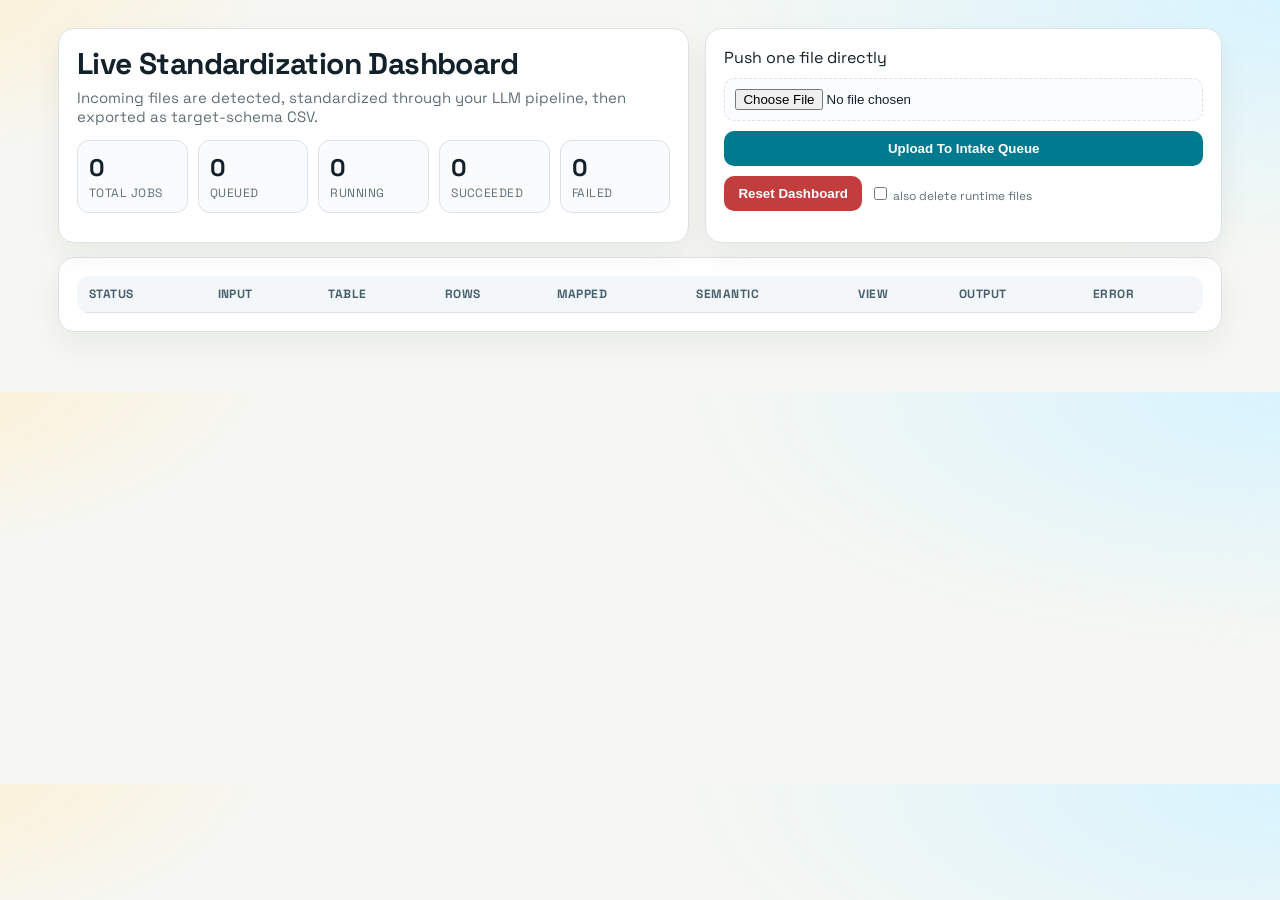
==== dashboard/static/index.html @ 2aee97dc "Add IID-SID dictionary mapping for AC standardization" ====
<!doctype html>
<html lang="en">
<head>
  <meta charset="utf-8" />
  <meta name="viewport" content="width=device-width, initial-scale=1" />
  <title>Healthcare Standardization Dashboard</title>
  <link rel="preconnect" href="https://fonts.googleapis.com">
  <link rel="preconnect" href="https://fonts.gstatic.com" crossorigin>
  <link href="https://fonts.googleapis.com/css2?family=Space+Grotesk:wght@400;500;700&display=swap" rel="stylesheet">
  <style>
    :root {
      --bg: #f6f7f2;
      --surface: #ffffff;
      --ink: #12212a;
      --ink-soft: #5f6f78;
      --ok: #0f8a5f;
      --err: #c23d3d;
      --run: #ac7a00;
      --line: #dbe2e8;
      --accent: #007a8f;
      --accent-soft: #d5f5ff;
    }
    * { box-sizing: border-box; }
    body {
      margin: 0;
      font-family: "Space Grotesk", "Avenir Next", "Segoe UI", sans-serif;
      color: var(--ink);
      background:
        radial-gradient(1200px 520px at 100% 0%, #d8f4ff 0%, transparent 50%),
        radial-gradient(900px 450px at -10% -10%, #ffeecb 0%, transparent 44%),
        var(--bg);
    }
    .wrap { max-width: 1200px; margin: 28px auto 60px; padding: 0 18px; }
    .hero {
      display: grid;
      grid-template-columns: 1.1fr .9fr;
      gap: 16px;
      margin-bottom: 14px;
    }
    .panel {
      background: var(--surface);
      border: 1px solid var(--line);
      border-radius: 16px;
      padding: 18px;
      box-shadow: 0 12px 30px rgba(18, 33, 42, 0.06);
    }
    .title { margin: 0; font-size: 30px; line-height: 1.1; letter-spacing: -0.02em; }
    .subtitle { margin: 8px 0 0; color: var(--ink-soft); font-size: 15px; }
    .kpis { display: grid; grid-template-columns: repeat(5, 1fr); gap: 10px; margin-top: 14px; }
    .kpi { background: #f9fbfd; border: 1px solid var(--line); border-radius: 12px; padding: 11px; }
    .kpi .v { font-size: 24px; font-weight: 700; margin: 0; }
    .kpi .l { font-size: 12px; color: var(--ink-soft); margin: 2px 0 0; text-transform: uppercase; letter-spacing: .04em; }
    form { display: grid; gap: 10px; }
    input[type="file"] { width: 100%; border: 1px dashed var(--line); border-radius: 10px; padding: 10px; background: #fafcfe; }
    button {
      border: 0;
      border-radius: 10px;
      padding: 10px 14px;
      font-weight: 700;
      cursor: pointer;
      background: var(--accent);
      color: #fff;
    }
    button.reset {
      background: #c23d3d;
    }
    button.mini {
      padding: 6px 9px;
      border-radius: 8px;
      font-size: 12px;
      background: #1f6e83;
    }
    .meta { color: var(--ink-soft); font-size: 13px; margin-top: 10px; }
    table { width: 100%; border-collapse: collapse; background: var(--surface); border-radius: 12px; overflow: hidden; }
    th, td { padding: 10px 12px; border-bottom: 1px solid var(--line); text-align: left; font-size: 14px; vertical-align: top; }
    th { background: #f3f7fa; font-size: 12px; text-transform: uppercase; letter-spacing: .04em; color: #48606d; }
    .chip { display: inline-block; border-radius: 999px; padding: 3px 8px; font-size: 12px; font-weight: 700; }
    .chip.ok { background: #dff6ee; color: var(--ok); }
    .chip.error { background: #fde3e3; color: var(--err); }
    .chip.running { background: #fff2cf; color: var(--run); }
    .chip.queued { background: #e9eef3; color: #466178; }
    .small { color: var(--ink-soft); font-size: 12px; }
    a.dl { color: var(--accent); text-decoration: none; font-weight: 700; }
    .modal {
      position: fixed;
      inset: 0;
      background: rgba(16, 27, 34, 0.55);
      display: none;
      align-items: center;
      justify-content: center;
      padding: 18px;
      z-index: 40;
    }
    .modal.open { display: flex; }
    .modal-card {
      width: min(1200px, 96vw);
      max-height: 92vh;
      overflow: auto;
      background: #fff;
      border-radius: 14px;
      border: 1px solid var(--line);
      box-shadow: 0 18px 40px rgba(0,0,0,0.18);
      padding: 14px;
    }
    .modal-head { display: flex; justify-content: space-between; align-items: center; gap: 8px; }
    .grid2 { display: grid; grid-template-columns: 1fr 1fr; gap: 12px; }
    .subpanel { border: 1px solid var(--line); border-radius: 12px; padding: 10px; overflow: auto; }
    .subpanel h3 { margin: 0 0 8px; font-size: 15px; }
    .subtable { width: 100%; border-collapse: collapse; }
    .subtable th, .subtable td { border: 1px solid var(--line); padding: 6px; font-size: 12px; vertical-align: top; }
    .muted { color: #5f6f78; font-size: 12px; }
    @media (max-width: 980px) {
      .hero { grid-template-columns: 1fr; }
      .kpis { grid-template-columns: repeat(2, 1fr); }
      th:nth-child(3), td:nth-child(3),
      th:nth-child(9), td:nth-child(9) { display: none; }
      .grid2 { grid-template-columns: 1fr; }
    }
  </style>
</head>
<body>
  <div class="wrap">
    <div class="hero">
      <section class="panel">
        <h1 class="title">Live Standardization Dashboard</h1>
        <p class="subtitle">Incoming files are detected, standardized through your LLM pipeline, then exported as target-schema CSV.</p>
        <div class="kpis">
          <div class="kpi"><p class="v" id="k-total">0</p><p class="l">Total Jobs</p></div>
          <div class="kpi"><p class="v" id="k-queued">0</p><p class="l">Queued</p></div>
          <div class="kpi"><p class="v" id="k-running">0</p><p class="l">Running</p></div>
          <div class="kpi"><p class="v" id="k-ok">0</p><p class="l">Succeeded</p></div>
          <div class="kpi"><p class="v" id="k-err">0</p><p class="l">Failed</p></div>
        </div>
      </section>
      <section class="panel">
        <form id="upload-form">
          <label for="file">Push one file directly</label>
          <input id="file" name="file" type="file" required />
          <button type="submit">Upload To Intake Queue</button>
        </form>
        <div style="margin-top:10px;display:flex;gap:8px;align-items:center;">
          <button id="reset-btn" class="reset" type="button">Reset Dashboard</button>
          <label style="font-size:12px;color:#5f6f78;">
            <input id="purge-files" type="checkbox" />
            also delete runtime files
          </label>
        </div>
        <p id="upload-status" class="meta"></p>
        <div class="meta" id="cfg"></div>
      </section>
    </div>
    <section class="panel">
      <table>
        <thead>
          <tr>
            <th>Status</th>
            <th>Input</th>
            <th>Table</th>
            <th>Rows</th>
            <th>Mapped</th>
            <th>Semantic</th>
            <th>View</th>
            <th>Output</th>
            <th>Error</th>
          </tr>
        </thead>
        <tbody id="jobs"></tbody>
      </table>
    </section>
  </div>

  <div id="compare-modal" class="modal" aria-hidden="true">
    <div class="modal-card">
      <div class="modal-head">
        <div>
          <strong>Before / After Preview</strong>
          <div id="cmp-meta" class="muted"></div>
        </div>
        <button id="close-modal" type="button" class="reset">Close</button>
      </div>
      <div class="grid2" style="margin-top:10px;">
        <section class="subpanel">
          <h3>Before (Source)</h3>
          <div id="cmp-before-meta" class="muted"></div>
          <div id="cmp-before"></div>
        </section>
        <section class="subpanel">
          <h3>After (Standardized)</h3>
          <div id="cmp-after-meta" class="muted"></div>
          <div id="cmp-after"></div>
        </section>
      </div>
    </div>
  </div>

  <script>
    const jobsEl = document.getElementById("jobs");
    const cfgEl = document.getElementById("cfg");
    const uploadStatus = document.getElementById("upload-status");

    const kTotal = document.getElementById("k-total");
    const kQueued = document.getElementById("k-queued");
    const kRun = document.getElementById("k-running");
    const kOk = document.getElementById("k-ok");
    const kErr = document.getElementById("k-err");
    const compareModal = document.getElementById("compare-modal");
    const cmpMeta = document.getElementById("cmp-meta");
    const cmpBefore = document.getElementById("cmp-before");
    const cmpAfter = document.getElementById("cmp-after");
    const cmpBeforeMeta = document.getElementById("cmp-before-meta");
    const cmpAfterMeta = document.getElementById("cmp-after-meta");

    function esc(s) {
      return String(s ?? "").replaceAll("&", "&amp;").replaceAll("<", "&lt;").replaceAll(">", "&gt;");
    }

    function chip(status) {
      const c = status === "ok" ? "ok" : status === "error" ? "error" : status === "queued" ? "queued" : "running";
      return `<span class="chip ${c}">${esc(status)}</span>`;
    }

    function renderPreview(pre) {
      if (!pre) return "<div class='muted'>No preview available</div>";
      const head = (pre.headers || []).map(h => `<th>${esc(h)}</th>`).join("");
      const rows = (pre.rows || []).map(r => `<tr>${r.map(v => `<td>${esc(v)}</td>`).join("")}</tr>`).join("");
      return `<table class="subtable"><thead><tr>${head}</tr></thead><tbody>${rows}</tbody></table>`;
    }

    async function openCompare(jobId) {
      cmpMeta.textContent = "Loading...";
      cmpBefore.innerHTML = "";
      cmpAfter.innerHTML = "";
      cmpBeforeMeta.textContent = "";
      cmpAfterMeta.textContent = "";
      compareModal.classList.add("open");
      compareModal.setAttribute("aria-hidden", "false");
      const res = await fetch(`/api/compare/${jobId}?rows=12&cols=12`);
      const data = await res.json();
      if (!res.ok) {
        const msg = res.status === 404
          ? "Compare endpoint/job not found. Backend may be outdated; restart dashboard from latest branch."
          : (data.detail || "unknown error");
        cmpMeta.textContent = `Failed: ${msg}`;
        return;
      }
      cmpMeta.innerHTML =
        `job <b>${esc(data.job_id)}</b> | status <b>${esc(data.status)}</b> | table <b>${esc(data.table || "-")}</b> | ` +
        `<a class="dl" href="${esc(data.download_input_url)}">download input</a> ` +
        (data.download_output_url ? `| <a class="dl" href="${esc(data.download_output_url)}">download output</a>` : "");
      cmpBeforeMeta.textContent = data.before_error
        ? `Before error: ${data.before_error}`
        : `rows ${data.before.total_rows}, cols ${data.before.total_cols}${data.before.truncated_rows || data.before.truncated_cols ? " (preview truncated)" : ""}`;
      cmpAfterMeta.textContent = data.after_error
        ? `After error: ${data.after_error}`
        : `rows ${data.after.total_rows}, cols ${data.after.total_cols}${data.after.truncated_rows || data.after.truncated_cols ? " (preview truncated)" : ""}`;
      cmpBefore.innerHTML = renderPreview(data.before);
      cmpAfter.innerHTML = renderPreview(data.after);
    }

    async function refresh() {
      const [sumRes, jobsRes] = await Promise.all([
        fetch("/api/summary"),
        fetch("/api/jobs?limit=300")
      ]);
      const summary = await sumRes.json();
      const data = await jobsRes.json();
      kTotal.textContent = summary.total_jobs;
      kQueued.textContent = summary.queued_jobs;
      kRun.textContent = summary.running_jobs;
      kOk.textContent = summary.ok_jobs;
      kErr.textContent = summary.error_jobs;
      cfgEl.innerHTML =
        `Input: <b>${esc(summary.input_dir)}</b><br>` +
        `Output: <b>${esc(summary.output_dir)}</b><br>` +
        `Model: <b>${esc(summary.model)}</b> | LLM: <b>${summary.llm_enabled ? "on" : "off"}</b> | Workers: <b>${summary.worker_concurrency}</b> | Queue depth: <b>${summary.queue_size}</b> | Scan every <b>${summary.scan_seconds}s</b><br>` +
        `IID dictionary: <b>${esc(summary.iid_dictionary || "not loaded")}</b>`;

      jobsEl.innerHTML = (data.jobs || []).map(j => {
        const rows = (j.rows_in ?? "-") + "/" + (j.rows_out ?? "-");
        const sem = j.semantic_extraction_used ? `yes (${j.semantic_rows_enriched})` : "no";
        const view = `<button class="mini" type="button" onclick="openCompare('${j.id}')">visualize</button>`;
        const out = j.output_file ? `<a class="dl" href="/api/download/${j.id}">download</a>` : "-";
        return `<tr>
          <td>${chip(j.status)}</td>
          <td>${esc(j.input_file)}<div class="small">${esc(j.created_at)}</div></td>
          <td>${esc(j.table || "-")}</td>
          <td>${esc(rows)}</td>
          <td>${esc(j.mapped_columns ?? "-")}</td>
          <td>${esc(sem)}</td>
          <td>${view}</td>
          <td>${out}</td>
          <td class="small">${esc(j.error || "")}</td>
        </tr>`;
      }).join("");
    }

    document.getElementById("upload-form").addEventListener("submit", async (e) => {
      e.preventDefault();
      const file = document.getElementById("file").files[0];
      if (!file) return;
      uploadStatus.textContent = "Uploading...";
      const fd = new FormData();
      fd.append("file", file);
      const res = await fetch("/api/upload", { method: "POST", body: fd });
      const data = await res.json();
      uploadStatus.textContent = res.ok
        ? `Uploaded: ${data.saved_to} (queued: ${data.queued ? "yes" : "already seen"}) ${data.job_id ? "| job: " + data.job_id : ""}`
        : `Upload failed: ${data.detail || "unknown error"}`;
      document.getElementById("file").value = "";
      await refresh();
    });

    document.getElementById("reset-btn").addEventListener("click", async () => {
      const purge = document.getElementById("purge-files").checked;
      const ok = confirm(`Reset dashboard state${purge ? " and delete runtime files" : ""}?`);
      if (!ok) return;
      uploadStatus.textContent = "Resetting...";
      const res = await fetch(`/api/reset?purge_files=${purge ? "true" : "false"}`, { method: "POST" });
      const data = await res.json();
      uploadStatus.textContent = res.ok
        ? `Reset done: jobs=${data.cleared_jobs}, queue=${data.cleared_queue_items}, deleted_files=${data.deleted_files}`
        : `Reset failed: ${res.status === 404 ? "endpoint not found (restart backend on latest code)" : (data.detail || "unknown error")}`;
      await refresh();
    });

    document.getElementById("close-modal").addEventListener("click", () => {
      compareModal.classList.remove("open");
      compareModal.setAttribute("aria-hidden", "true");
    });
    compareModal.addEventListener("click", (e) => {
      if (e.target === compareModal) {
        compareModal.classList.remove("open");
        compareModal.setAttribute("aria-hidden", "true");
      }
    });
    window.openCompare = openCompare;

    refresh();
    setInterval(refresh, 1200);
  </script>
</body>
</html>
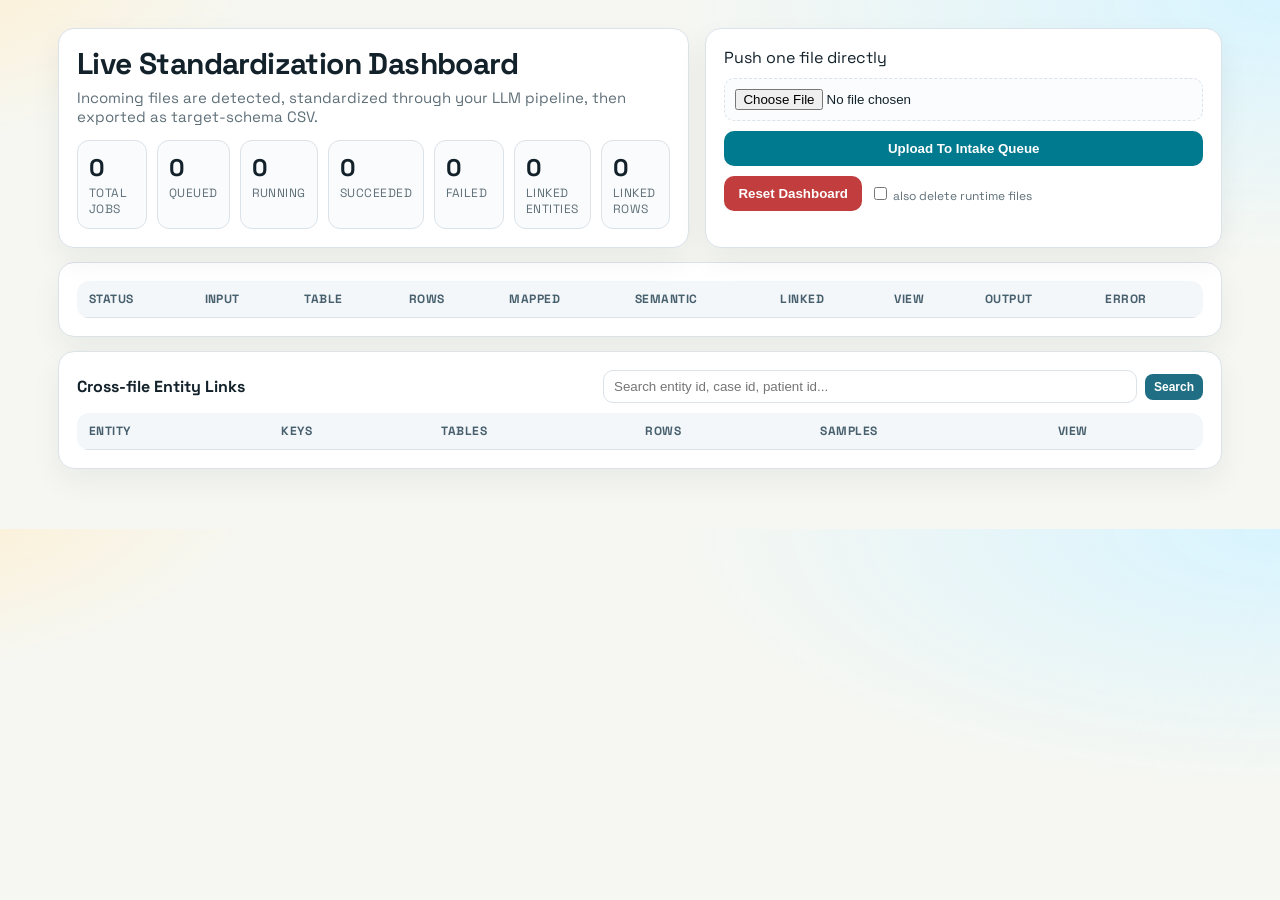
==== commit 633fff10: "Add AI-assisted cross-file EID linking with provenance outputs" ====
--- a/dashboard/static/index.html
+++ b/dashboard/static/index.html
@@ -46,12 +46,13 @@
     }
     .title { margin: 0; font-size: 30px; line-height: 1.1; letter-spacing: -0.02em; }
     .subtitle { margin: 8px 0 0; color: var(--ink-soft); font-size: 15px; }
-    .kpis { display: grid; grid-template-columns: repeat(5, 1fr); gap: 10px; margin-top: 14px; }
+    .kpis { display: grid; grid-template-columns: repeat(7, 1fr); gap: 10px; margin-top: 14px; }
     .kpi { background: #f9fbfd; border: 1px solid var(--line); border-radius: 12px; padding: 11px; }
     .kpi .v { font-size: 24px; font-weight: 700; margin: 0; }
     .kpi .l { font-size: 12px; color: var(--ink-soft); margin: 2px 0 0; text-transform: uppercase; letter-spacing: .04em; }
     form { display: grid; gap: 10px; }
     input[type="file"] { width: 100%; border: 1px dashed var(--line); border-radius: 10px; padding: 10px; background: #fafcfe; }
+    input[type="text"] { width: 100%; border: 1px solid var(--line); border-radius: 10px; padding: 8px 10px; background: #fff; }
     button {
       border: 0;
       border-radius: 10px;
@@ -130,6 +131,8 @@
           <div class="kpi"><p class="v" id="k-running">0</p><p class="l">Running</p></div>
           <div class="kpi"><p class="v" id="k-ok">0</p><p class="l">Succeeded</p></div>
           <div class="kpi"><p class="v" id="k-err">0</p><p class="l">Failed</p></div>
+          <div class="kpi"><p class="v" id="k-linked-entities">0</p><p class="l">Linked Entities</p></div>
+          <div class="kpi"><p class="v" id="k-linked-rows">0</p><p class="l">Linked Rows</p></div>
         </div>
       </section>
       <section class="panel">
@@ -159,12 +162,35 @@
             <th>Rows</th>
             <th>Mapped</th>
             <th>Semantic</th>
+            <th>Linked</th>
             <th>View</th>
             <th>Output</th>
             <th>Error</th>
           </tr>
         </thead>
         <tbody id="jobs"></tbody>
+      </table>
+    </section>
+    <section class="panel" style="margin-top:14px;">
+      <div style="display:flex;align-items:center;justify-content:space-between;gap:10px;flex-wrap:wrap;">
+        <strong>Cross-file Entity Links</strong>
+        <div style="display:flex;gap:8px;align-items:center;min-width:min(600px,100%);">
+          <input id="entity-query" type="text" placeholder="Search entity id, case id, patient id..." />
+          <button id="entity-search" type="button" class="mini">Search</button>
+        </div>
+      </div>
+      <table style="margin-top:10px;">
+        <thead>
+          <tr>
+            <th>Entity</th>
+            <th>Keys</th>
+            <th>Tables</th>
+            <th>Rows</th>
+            <th>Samples</th>
+            <th>View</th>
+          </tr>
+        </thead>
+        <tbody id="entities"></tbody>
       </table>
     </section>
   </div>
@@ -193,6 +219,32 @@
     </div>
   </div>
 
+  <div id="entity-modal" class="modal" aria-hidden="true">
+    <div class="modal-card">
+      <div class="modal-head">
+        <div>
+          <strong>Cross-file Entity Detail</strong>
+          <div id="entity-meta" class="muted"></div>
+        </div>
+        <button id="close-entity-modal" type="button" class="reset">Close</button>
+      </div>
+      <div class="grid2" style="margin-top:10px;">
+        <section class="subpanel">
+          <h3>Entity Keys</h3>
+          <div id="entity-keys"></div>
+        </section>
+        <section class="subpanel">
+          <h3>Table Distribution</h3>
+          <div id="entity-tables"></div>
+        </section>
+      </div>
+      <section class="subpanel" style="margin-top:10px;">
+        <h3>Linked Samples</h3>
+        <div id="entity-samples"></div>
+      </section>
+    </div>
+  </div>
+
   <script>
     const jobsEl = document.getElementById("jobs");
     const cfgEl = document.getElementById("cfg");
@@ -203,12 +255,21 @@
     const kRun = document.getElementById("k-running");
     const kOk = document.getElementById("k-ok");
     const kErr = document.getElementById("k-err");
+    const kLinkedEntities = document.getElementById("k-linked-entities");
+    const kLinkedRows = document.getElementById("k-linked-rows");
+    const entitiesEl = document.getElementById("entities");
+    const entityQuery = document.getElementById("entity-query");
     const compareModal = document.getElementById("compare-modal");
     const cmpMeta = document.getElementById("cmp-meta");
     const cmpBefore = document.getElementById("cmp-before");
     const cmpAfter = document.getElementById("cmp-after");
     const cmpBeforeMeta = document.getElementById("cmp-before-meta");
     const cmpAfterMeta = document.getElementById("cmp-after-meta");
+    const entityModal = document.getElementById("entity-modal");
+    const entityMeta = document.getElementById("entity-meta");
+    const entityKeysEl = document.getElementById("entity-keys");
+    const entityTablesEl = document.getElementById("entity-tables");
+    const entitySamplesEl = document.getElementById("entity-samples");
 
     function esc(s) {
       return String(s ?? "").replaceAll("&", "&amp;").replaceAll("<", "&lt;").replaceAll(">", "&gt;");
@@ -224,6 +285,86 @@
       const head = (pre.headers || []).map(h => `<th>${esc(h)}</th>`).join("");
       const rows = (pre.rows || []).map(r => `<tr>${r.map(v => `<td>${esc(v)}</td>`).join("")}</tr>`).join("");
       return `<table class="subtable"><thead><tr>${head}</tr></thead><tbody>${rows}</tbody></table>`;
+    }
+
+    function renderKeyMap(keysObj) {
+      const keys = Object.keys(keysObj || {});
+      if (!keys.length) return "<div class='muted'>No entity keys found.</div>";
+      const rows = keys.map(k => `<tr><td>${esc(k)}</td><td>${esc((keysObj[k] || []).join(", "))}</td></tr>`).join("");
+      return `<table class="subtable"><thead><tr><th>Key</th><th>Values</th></tr></thead><tbody>${rows}</tbody></table>`;
+    }
+
+    function renderTableCounts(tableCounts) {
+      const keys = Object.keys(tableCounts || {});
+      if (!keys.length) return "<div class='muted'>No table links yet.</div>";
+      const rows = keys
+        .sort((a, b) => Number(tableCounts[b] || 0) - Number(tableCounts[a] || 0))
+        .map(t => `<tr><td>${esc(t)}</td><td>${esc(tableCounts[t])}</td><td><a class="dl" href="/api/download-linked/${encodeURIComponent(t)}">linked csv</a></td></tr>`)
+        .join("");
+      return `<table class="subtable"><thead><tr><th>Table</th><th>Rows</th><th>Download</th></tr></thead><tbody>${rows}</tbody></table>`;
+    }
+
+    function renderEntitySamples(samples) {
+      if (!samples || !samples.length) return "<div class='muted'>No samples captured yet.</div>";
+      const rows = samples.map(s => {
+        const preview = Object.entries(s.preview || {}).map(([k, v]) => `${k}: ${v}`).join(" | ");
+        return `<tr>
+          <td>${esc(s.table || "-")}</td>
+          <td>${esc(s.row_index || "-")}</td>
+          <td>${esc(s.job_id || "-")}</td>
+          <td class="small">${esc(s.input_file || "-")}</td>
+          <td>${esc(s.match_method || "-")}</td>
+          <td>${esc(preview)}</td>
+        </tr>`;
+      }).join("");
+      return `<table class="subtable"><thead><tr><th>Table</th><th>Row</th><th>Job</th><th>Source</th><th>Match</th><th>Preview</th></tr></thead><tbody>${rows}</tbody></table>`;
+    }
+
+    async function openEntity(entityId) {
+      entityMeta.textContent = "Loading...";
+      entityKeysEl.innerHTML = "";
+      entityTablesEl.innerHTML = "";
+      entitySamplesEl.innerHTML = "";
+      entityModal.classList.add("open");
+      entityModal.setAttribute("aria-hidden", "false");
+      const res = await fetch(`/api/entity/${encodeURIComponent(entityId)}`);
+      const data = await res.json();
+      if (!res.ok) {
+        entityMeta.textContent = `Failed: ${data.detail || "unknown error"}`;
+        return;
+      }
+      entityMeta.textContent =
+        `entity ${data.entity_id} | rows ${data.row_count || 0} | jobs ${(data.jobs || []).length} | last seen ${data.last_seen || "-"}`;
+      entityKeysEl.innerHTML = renderKeyMap(data.keys);
+      entityTablesEl.innerHTML = renderTableCounts(data.table_counts || {});
+      entitySamplesEl.innerHTML = renderEntitySamples(data.samples || []);
+    }
+
+    async function refreshEntities() {
+      const q = (entityQuery.value || "").trim();
+      const res = await fetch(`/api/entities?limit=30&q=${encodeURIComponent(q)}`);
+      const data = await res.json();
+      if (!res.ok) {
+        entitiesEl.innerHTML = `<tr><td colspan="6" class="small">Failed to load entities: ${esc(data.detail || "unknown error")}</td></tr>`;
+        return;
+      }
+      const entities = data.entities || [];
+      if (!entities.length) {
+        entitiesEl.innerHTML = `<tr><td colspan="6" class="small">No linked entities yet.</td></tr>`;
+        return;
+      }
+      entitiesEl.innerHTML = entities.map(ent => {
+        const keySummary = Object.entries(ent.keys || {}).slice(0, 2).map(([k, v]) => `${k}: ${(v || []).slice(0, 2).join(", ")}`).join(" | ");
+        const tableSummary = Object.entries(ent.table_counts || {}).map(([t, c]) => `${t} (${c})`).join(", ");
+        return `<tr>
+          <td>${esc(ent.entity_id)}</td>
+          <td class="small">${esc(keySummary || "-")}</td>
+          <td class="small">${esc(tableSummary || "-")}</td>
+          <td>${esc(ent.row_count || 0)}</td>
+          <td>${esc(ent.sample_count || 0)}</td>
+          <td><button class="mini" type="button" onclick="openEntity('${ent.entity_id}')">inspect</button></td>
+        </tr>`;
+      }).join("");
     }
 
     async function openCompare(jobId) {
@@ -269,15 +410,19 @@
       kRun.textContent = summary.running_jobs;
       kOk.textContent = summary.ok_jobs;
       kErr.textContent = summary.error_jobs;
+      kLinkedEntities.textContent = summary.linked_entities ?? 0;
+      kLinkedRows.textContent = summary.linked_rows ?? 0;
       cfgEl.innerHTML =
         `Input: <b>${esc(summary.input_dir)}</b><br>` +
         `Output: <b>${esc(summary.output_dir)}</b><br>` +
         `Model: <b>${esc(summary.model)}</b> | LLM: <b>${summary.llm_enabled ? "on" : "off"}</b> | Workers: <b>${summary.worker_concurrency}</b> | Queue depth: <b>${summary.queue_size}</b> | Scan every <b>${summary.scan_seconds}s</b><br>` +
-        `IID dictionary: <b>${esc(summary.iid_dictionary || "not loaded")}</b>`;
+        `IID dictionary: <b>${esc(summary.iid_dictionary || "not loaded")}</b> | Linked dir: <b>${esc(summary.linked_dir || "-")}</b><br>` +
+        `AI linking: <b>${summary.ai_linking_enabled ? "on" : "off"}</b> | AI attempts: <b>${esc(summary.ai_link_attempts ?? 0)}</b> | AI matches: <b>${esc(summary.ai_link_matches ?? 0)}</b>`;
 
       jobsEl.innerHTML = (data.jobs || []).map(j => {
         const rows = (j.rows_in ?? "-") + "/" + (j.rows_out ?? "-");
         const sem = j.semantic_extraction_used ? `yes (${j.semantic_rows_enriched})` : "no";
+        const linked = `${j.linked_rows || 0} (${j.linked_entities_touched || 0} ent)`;
         const view = `<button class="mini" type="button" onclick="openCompare('${j.id}')">visualize</button>`;
         const out = j.output_file ? `<a class="dl" href="/api/download/${j.id}">download</a>` : "-";
         return `<tr>
@@ -287,11 +432,13 @@
           <td>${esc(rows)}</td>
           <td>${esc(j.mapped_columns ?? "-")}</td>
           <td>${esc(sem)}</td>
+          <td>${esc(linked)}</td>
           <td>${view}</td>
           <td>${out}</td>
           <td class="small">${esc(j.error || "")}</td>
         </tr>`;
       }).join("");
+      await refreshEntities();
     }
 
     document.getElementById("upload-form").addEventListener("submit", async (e) => {
@@ -322,6 +469,15 @@
         : `Reset failed: ${res.status === 404 ? "endpoint not found (restart backend on latest code)" : (data.detail || "unknown error")}`;
       await refresh();
     });
+    document.getElementById("entity-search").addEventListener("click", async () => {
+      await refreshEntities();
+    });
+    entityQuery.addEventListener("keydown", async (e) => {
+      if (e.key === "Enter") {
+        e.preventDefault();
+        await refreshEntities();
+      }
+    });
 
     document.getElementById("close-modal").addEventListener("click", () => {
       compareModal.classList.remove("open");
@@ -333,7 +489,18 @@
         compareModal.setAttribute("aria-hidden", "true");
       }
     });
+    document.getElementById("close-entity-modal").addEventListener("click", () => {
+      entityModal.classList.remove("open");
+      entityModal.setAttribute("aria-hidden", "true");
+    });
+    entityModal.addEventListener("click", (e) => {
+      if (e.target === entityModal) {
+        entityModal.classList.remove("open");
+        entityModal.setAttribute("aria-hidden", "true");
+      }
+    });
     window.openCompare = openCompare;
+    window.openEntity = openEntity;
 
     refresh();
     setInterval(refresh, 1200);
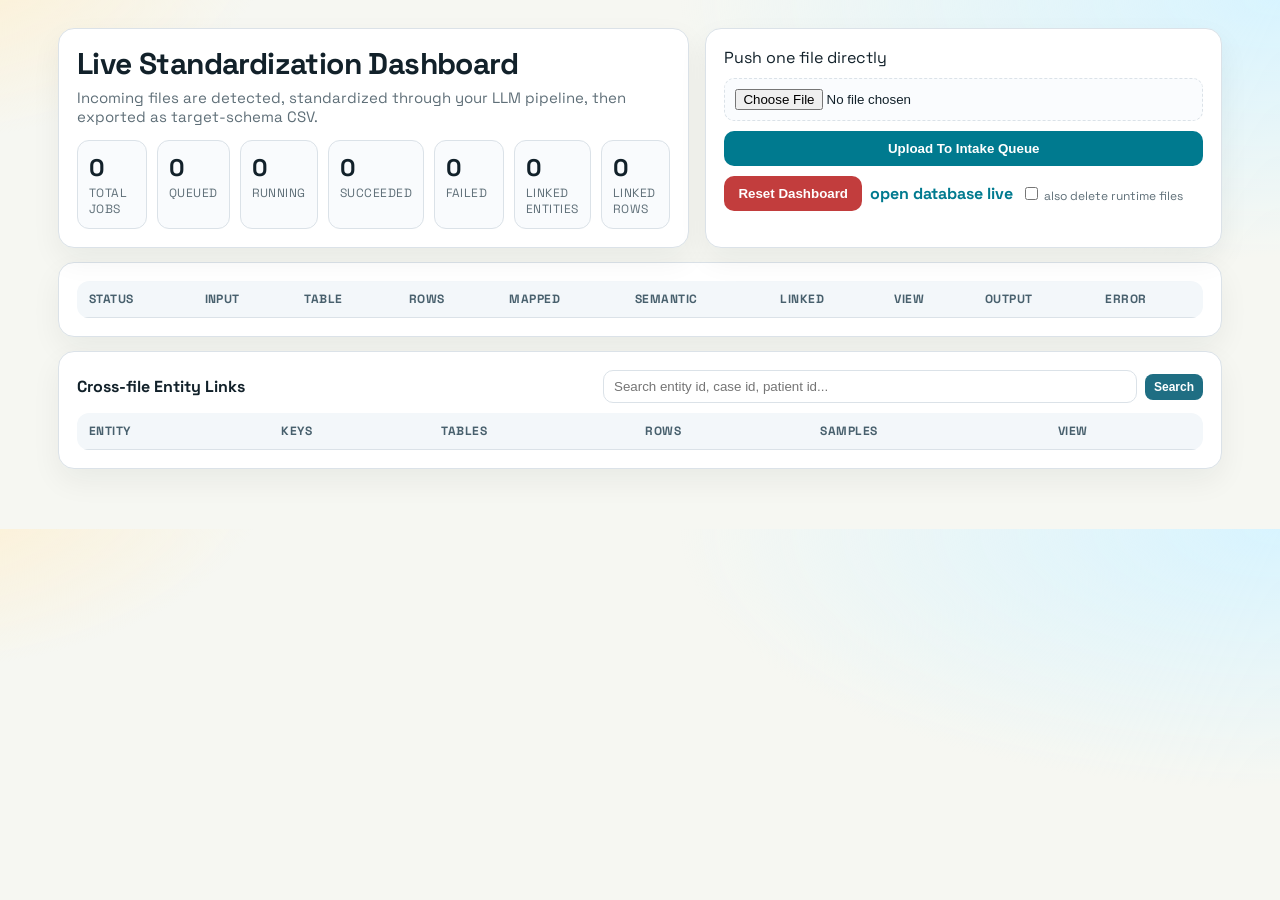
==== commit 4a111532: "Add live SQLite database dashboard page and APIs" ====
--- a/dashboard/static/index.html
+++ b/dashboard/static/index.html
@@ -143,6 +143,7 @@
         </form>
         <div style="margin-top:10px;display:flex;gap:8px;align-items:center;">
           <button id="reset-btn" class="reset" type="button">Reset Dashboard</button>
+          <a class="dl" href="/db">open database live</a>
           <label style="font-size:12px;color:#5f6f78;">
             <input id="purge-files" type="checkbox" />
             also delete runtime files
@@ -350,7 +351,11 @@
       }
       const entities = data.entities || [];
       if (!entities.length) {
-        entitiesEl.innerHTML = `<tr><td colspan="6" class="small">No linked entities yet.</td></tr>`;
+        const total = Number(data.total_entities || 0);
+        const msg = q
+          ? `No linked entities found for filter "${q}".`
+          : (total > 0 ? `No entities in current view. Total linked entities: ${total}.` : "No linked entities yet.");
+        entitiesEl.innerHTML = `<tr><td colspan="6" class="small">${esc(msg)}</td></tr>`;
         return;
       }
       entitiesEl.innerHTML = entities.map(ent => {
@@ -396,6 +401,43 @@
         : `rows ${data.after.total_rows}, cols ${data.after.total_cols}${data.after.truncated_rows || data.after.truncated_cols ? " (preview truncated)" : ""}`;
       cmpBefore.innerHTML = renderPreview(data.before);
       cmpAfter.innerHTML = renderPreview(data.after);
+    }
+
+    async function rerunJob(jobId) {
+      uploadStatus.textContent = `Requeueing job ${jobId}...`;
+      const res = await fetch(`/api/rerun/${encodeURIComponent(jobId)}`, { method: "POST" });
+      const data = await res.json();
+      uploadStatus.textContent = res.ok
+        ? `Rerun queued: source ${data.source_job_id} -> new job ${data.job_id} (queued: ${data.queued ? "yes" : "no"})`
+        : `Rerun failed: ${data.detail || "unknown error"}`;
+      await refresh();
+    }
+
+    async function downloadBulkSql(jobId) {
+      const table = prompt("Target import table name (e.g. tbImportLabsData):", "");
+      if (!table) return;
+      const url = `/api/bulk-sql/${encodeURIComponent(jobId)}?table=${encodeURIComponent(table)}&db_schema=dbo`;
+      const a = document.createElement("a");
+      a.href = url;
+      a.download = `${jobId}_load_${table}.sql`;
+      document.body.appendChild(a);
+      a.click();
+      document.body.removeChild(a);
+    }
+
+    async function loadToSqlite(jobId, table) {
+      if (!table) {
+        uploadStatus.textContent = `SQLite load failed: job has no detected table.`;
+        return;
+      }
+      uploadStatus.textContent = `Loading job ${jobId} into SQLite table ${table}...`;
+      const res = await fetch(`/api/load-sqlite/${encodeURIComponent(jobId)}?table=${encodeURIComponent(table)}`, {
+        method: "POST"
+      });
+      const data = await res.json();
+      uploadStatus.textContent = res.ok
+        ? `Loaded ${data.rows_inserted} row(s) into SQLite table ${data.table}.`
+        : `SQLite load failed: ${data.detail || "unknown error"}`;
     }
 
     async function refresh() {
@@ -423,7 +465,10 @@
         const rows = (j.rows_in ?? "-") + "/" + (j.rows_out ?? "-");
         const sem = j.semantic_extraction_used ? `yes (${j.semantic_rows_enriched})` : "no";
         const linked = `${j.linked_rows || 0} (${j.linked_entities_touched || 0} ent)`;
-        const view = `<button class="mini" type="button" onclick="openCompare('${j.id}')">visualize</button>`;
+        const rerun = (j.status === "ok" || j.status === "error")
+          ? `<button class="mini" type="button" onclick="rerunJob('${j.id}')">rerun</button>`
+          : "";
+        const view = `<button class="mini" type="button" onclick="openCompare('${j.id}')">visualize</button> ${rerun}`;
         const out = j.output_file ? `<a class="dl" href="/api/download/${j.id}">download</a>` : "-";
         return `<tr>
           <td>${chip(j.status)}</td>
@@ -434,7 +479,11 @@
           <td>${esc(sem)}</td>
           <td>${esc(linked)}</td>
           <td>${view}</td>
-          <td>${out}</td>
+          <td>
+            ${out}
+            ${j.output_file ? `<br><button class="mini" type="button" onclick="downloadBulkSql('${j.id}')">db script</button>` : ""}
+            ${j.output_file ? `<br><button class="mini" type="button" onclick="loadToSqlite('${j.id}', '${j.table || ''}')">to sqlite</button>` : ""}
+          </td>
           <td class="small">${esc(j.error || "")}</td>
         </tr>`;
       }).join("");
@@ -501,6 +550,9 @@
     });
     window.openCompare = openCompare;
     window.openEntity = openEntity;
+    window.rerunJob = rerunJob;
+    window.downloadBulkSql = downloadBulkSql;
+    window.loadToSqlite = loadToSqlite;
 
     refresh();
     setInterval(refresh, 1200);
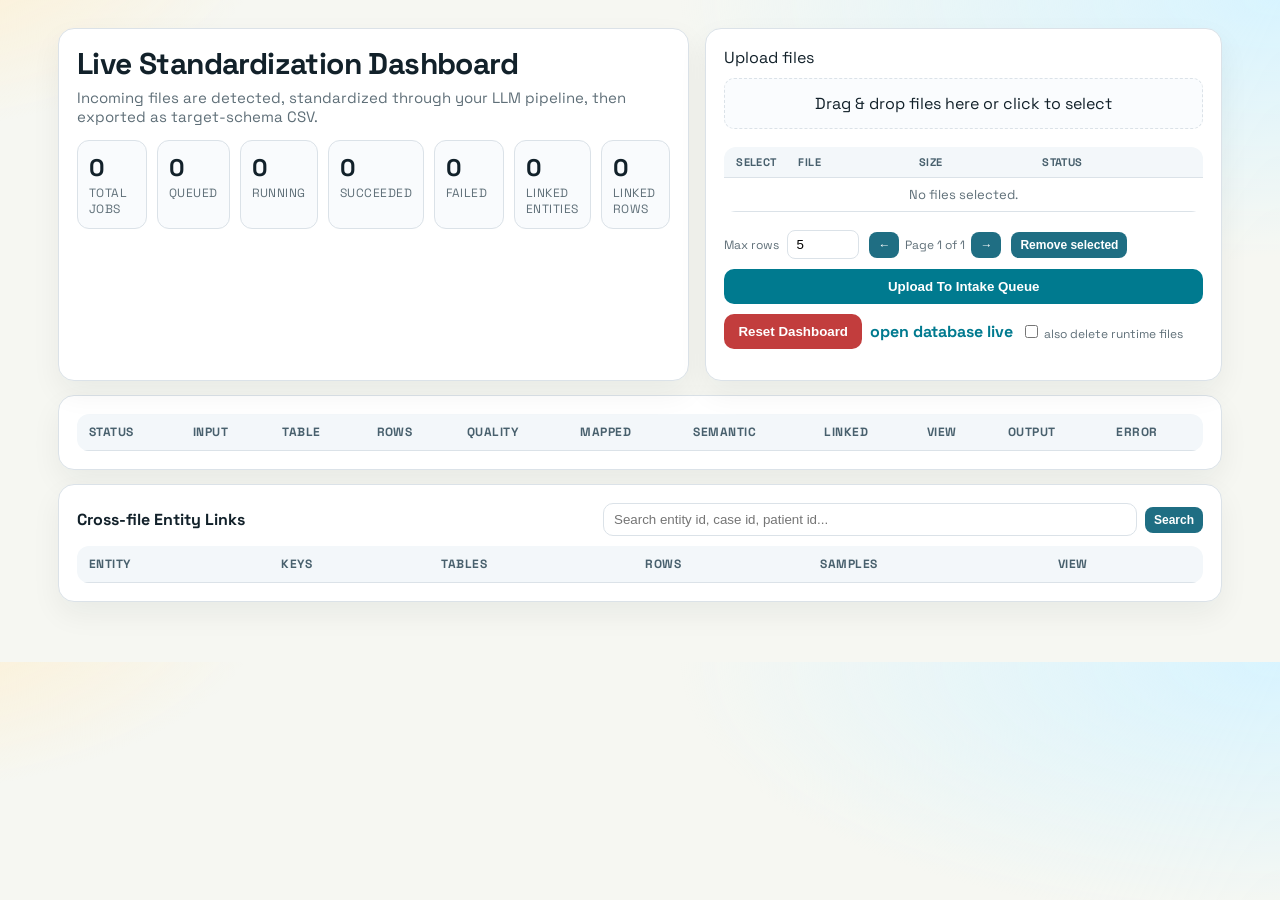
==== commit c2e487d7: "ui" ====
--- a/dashboard/static/index.html
+++ b/dashboard/static/index.html
@@ -51,7 +51,28 @@
     .kpi .v { font-size: 24px; font-weight: 700; margin: 0; }
     .kpi .l { font-size: 12px; color: var(--ink-soft); margin: 2px 0 0; text-transform: uppercase; letter-spacing: .04em; }
     form { display: grid; gap: 10px; }
-    input[type="file"] { width: 100%; border: 1px dashed var(--line); border-radius: 10px; padding: 10px; background: #fafcfe; }
+    .dropzone {
+      border: 1px dashed var(--line);
+      border-radius: 10px;
+      padding: 14px;
+      background: #fafcfe;
+      text-align: center;
+      cursor: pointer;
+      transition: border-color 120ms ease, background 120ms ease;
+    }
+    .dropzone.dragover {
+      border-color: var(--accent);
+      background: #eefbff;
+    }
+    .dropzone input[type="file"] { display: none; }
+    .upload-table { width: 100%; border-collapse: collapse; margin-top: 8px; }
+    .upload-table th, .upload-table td { padding: 8px 10px; border-bottom: 1px solid var(--line); text-align: left; font-size: 13px; }
+    .upload-table th { background: #f3f7fa; font-size: 11px; text-transform: uppercase; letter-spacing: .04em; color: #48606d; }
+    .upload-table th:first-child, .upload-table td:first-child { width: 64px; text-align: center; }
+    .upload-controls { display: flex; gap: 10px; align-items: center; flex-wrap: wrap; margin-top: 8px; }
+    .pagination-settings { display: flex; gap: 8px; align-items: center; }
+    .pagination-settings input { width: 72px; padding: 6px 8px; border-radius: 8px; border: 1px solid var(--line); }
+    .pagination-controls { display: flex; gap: 6px; align-items: center; }
     input[type="text"] { width: 100%; border: 1px solid var(--line); border-radius: 10px; padding: 8px 10px; background: #fff; }
     button {
       border: 0;
@@ -110,11 +131,21 @@
     .subtable { width: 100%; border-collapse: collapse; }
     .subtable th, .subtable td { border: 1px solid var(--line); padding: 6px; font-size: 12px; vertical-align: top; }
     .muted { color: #5f6f78; font-size: 12px; }
+    .nan-pill {
+      display: inline-block;
+      padding: 2px 8px;
+      border-radius: 999px;
+      background: #fde3e3;
+      color: var(--err);
+      font-weight: 700;
+      font-size: 12px;
+      letter-spacing: .01em;
+    }
     @media (max-width: 980px) {
       .hero { grid-template-columns: 1fr; }
       .kpis { grid-template-columns: repeat(2, 1fr); }
       th:nth-child(3), td:nth-child(3),
-      th:nth-child(9), td:nth-child(9) { display: none; }
+      th:nth-child(10), td:nth-child(10) { display: none; }
       .grid2 { grid-template-columns: 1fr; }
     }
   </style>
@@ -137,8 +168,36 @@
       </section>
       <section class="panel">
         <form id="upload-form">
-          <label for="file">Push one file directly</label>
-          <input id="file" name="file" type="file" required />
+          <label for="files">Upload files</label>
+          <label class="dropzone" id="dropzone" for="files">
+            Drag & drop files here or click to select
+            <input id="files" name="files" type="file" multiple />
+          </label>
+          <table class="upload-table">
+            <thead>
+              <tr>
+                <th>Select</th>
+                <th>File</th>
+                <th>Size</th>
+                <th>Status</th>
+              </tr>
+            </thead>
+            <tbody id="upload-list">
+              <tr><td colspan="4" class="small">No files selected.</td></tr>
+            </tbody>
+          </table>
+          <div class="upload-controls">
+            <div class="pagination-settings">
+              <label for="max-rows" class="small">Max rows</label>
+              <input id="max-rows" type="number" min="1" step="1" value="5" />
+            </div>
+            <div class="pagination-controls">
+              <button id="prev-page" type="button" class="mini">←</button>
+              <span id="page-status" class="small">Page 1 of 1</span>
+              <button id="next-page" type="button" class="mini">→</button>
+            </div>
+            <button id="remove-selected" type="button" class="mini reset">Remove selected</button>
+          </div>
           <button type="submit">Upload To Intake Queue</button>
         </form>
         <div style="margin-top:10px;display:flex;gap:8px;align-items:center;">
@@ -150,7 +209,7 @@
           </label>
         </div>
         <p id="upload-status" class="meta"></p>
-        <div class="meta" id="cfg"></div>
+        <div class="meta" id="cfg" style="display:none;"></div>
       </section>
     </div>
     <section class="panel">
@@ -161,6 +220,7 @@
             <th>Input</th>
             <th>Table</th>
             <th>Rows</th>
+            <th>Quality</th>
             <th>Mapped</th>
             <th>Semantic</th>
             <th>Linked</th>
@@ -220,6 +280,40 @@
     </div>
   </div>
 
+  <div id="quality-modal" class="modal" aria-hidden="true">
+    <div class="modal-card">
+      <div class="modal-head">
+        <div>
+          <strong>Data Quality Review</strong>
+          <div id="quality-meta" class="muted"></div>
+        </div>
+        <button id="close-quality-modal" type="button" class="reset">Close</button>
+      </div>
+      <section class="subpanel" style="margin-top:10px;">
+        <h3>Summary</h3>
+        <div id="quality-summary"></div>
+        <label class="small" style="display:inline-flex;gap:6px;align-items:center;margin-top:8px;">
+          <input id="quality-only-anomalies" type="checkbox" checked />
+          show only columns with anomalies
+        </label>
+      </section>
+      <div class="grid2" style="margin-top:10px;">
+        <section class="subpanel">
+          <h3>Missing Required Fields</h3>
+          <div id="quality-missing"></div>
+        </section>
+        <section class="subpanel">
+          <h3>Type Mismatches</h3>
+          <div id="quality-types"></div>
+        </section>
+      </div>
+      <section class="subpanel" style="margin-top:10px;">
+        <h3>NaN Values</h3>
+        <div id="quality-nan"></div>
+      </section>
+    </div>
+  </div>
+
   <div id="entity-modal" class="modal" aria-hidden="true">
     <div class="modal-card">
       <div class="modal-head">
@@ -250,6 +344,80 @@
     const jobsEl = document.getElementById("jobs");
     const cfgEl = document.getElementById("cfg");
     const uploadStatus = document.getElementById("upload-status");
+    const uploadList = document.getElementById("upload-list");
+    const dropzone = document.getElementById("dropzone");
+    const filesInput = document.getElementById("files");
+    const maxRowsInput = document.getElementById("max-rows");
+    const prevPageBtn = document.getElementById("prev-page");
+    const nextPageBtn = document.getElementById("next-page");
+    const pageStatus = document.getElementById("page-status");
+    const removeSelectedBtn = document.getElementById("remove-selected");
+
+    const basename = (p) => (p || "").split(/[\\/]/).pop();
+    const formatBytes = (bytes) => {
+      if (!Number.isFinite(bytes) || bytes < 1024) return `${bytes || 0} B`;
+      const units = ["KB", "MB", "GB"];
+      let v = bytes / 1024;
+      let i = 0;
+      while (v >= 1024 && i < units.length - 1) { v /= 1024; i += 1; }
+      return `${v.toFixed(1)} ${units[i]}`;
+    };
+
+    let selectedFiles = [];
+    let currentPage = 1;
+    const syncInputFiles = () => {
+      const dt = new DataTransfer();
+      selectedFiles.forEach(item => dt.items.add(item.file));
+      filesInput.files = dt.files;
+    };
+
+    const getMaxRows = () => {
+      const val = Number.parseInt(maxRowsInput.value || "5", 10);
+      return Number.isInteger(val) && val > 0 ? val : 5;
+    };
+
+    const totalPages = () => {
+      return Math.max(1, Math.ceil(selectedFiles.length / getMaxRows()));
+    };
+
+    const statusChip = (status) => {
+      if (status === "uploaded") return '<span class="chip ok">Uploaded ✓</span>';
+      if (status === "rejected") return '<span class="chip error">Rejected</span>';
+      return '<span class="chip ok">Ready ✓</span>';
+    };
+
+    const renderUploads = () => {
+      if (!uploadList) return;
+      uploadList.innerHTML = "";
+      if (!selectedFiles.length) {
+        uploadList.innerHTML = '<tr><td colspan="4" class="small">No files selected.</td></tr>';
+        pageStatus.textContent = "Page 1 of 1";
+        prevPageBtn.disabled = true;
+        nextPageBtn.disabled = true;
+        return;
+      }
+      const pages = totalPages();
+      currentPage = Math.min(currentPage, pages);
+      const maxRows = getMaxRows();
+      const start = (currentPage - 1) * maxRows;
+      const end = start + maxRows;
+      const slice = selectedFiles.slice(start, end);
+      pageStatus.textContent = `Page ${currentPage} of ${pages}`;
+      prevPageBtn.disabled = currentPage <= 1;
+      nextPageBtn.disabled = currentPage >= pages;
+
+      slice.forEach((item, idx) => {
+        const absoluteIndex = start + idx;
+        const row = document.createElement("tr");
+        row.innerHTML = `
+          <td><input type="checkbox" class="upload-select" data-index="${absoluteIndex}" /></td>
+          <td>${basename(item.file.name)}</td>
+          <td>${formatBytes(item.file.size)}</td>
+          <td>${statusChip(item.status)}</td>
+        `;
+        uploadList.appendChild(row);
+      });
+    };
 
     const kTotal = document.getElementById("k-total");
     const kQueued = document.getElementById("k-queued");
@@ -266,6 +434,13 @@
     const cmpAfter = document.getElementById("cmp-after");
     const cmpBeforeMeta = document.getElementById("cmp-before-meta");
     const cmpAfterMeta = document.getElementById("cmp-after-meta");
+    const qualityModal = document.getElementById("quality-modal");
+    const qualityMeta = document.getElementById("quality-meta");
+    const qualitySummary = document.getElementById("quality-summary");
+    const qualityMissing = document.getElementById("quality-missing");
+    const qualityTypes = document.getElementById("quality-types");
+    const qualityNan = document.getElementById("quality-nan");
+    const qualityOnlyAnomalies = document.getElementById("quality-only-anomalies");
     const entityModal = document.getElementById("entity-modal");
     const entityMeta = document.getElementById("entity-meta");
     const entityKeysEl = document.getElementById("entity-keys");
@@ -281,11 +456,102 @@
       return `<span class="chip ${c}">${esc(status)}</span>`;
     }
 
+    function qualityCell(job) {
+      const q = job.profile?.quality || {};
+      const missing = Number(
+        q.missing_values_total ?? q.required_missing_values ?? 0
+      );
+      const invalid = Array.isArray(q.type_invalid_examples) ? q.type_invalid_examples.length : 0;
+      const nan = Number(q.nan_values || 0);
+      const hasIssues = missing > 0 || invalid > 0 || nan > 0;
+      const summary = `missing ${missing} • type mismatches ${invalid} • nan ${nan}`;
+      return `
+        <div>
+          <span class="chip ${hasIssues ? "error" : "ok"}">${hasIssues ? "issues" : "ok"}</span>
+          <div class="small">${summary}</div>
+        </div>
+      `;
+    }
+
+    function formatCellValue(value) {
+      const text = String(value ?? "");
+      if (text.includes("⚠ NaN")) {
+        return '<span class="nan-pill">⚠ NaN</span>';
+      }
+      return esc(text);
+    }
+
     function renderPreview(pre) {
       if (!pre) return "<div class='muted'>No preview available</div>";
       const head = (pre.headers || []).map(h => `<th>${esc(h)}</th>`).join("");
-      const rows = (pre.rows || []).map(r => `<tr>${r.map(v => `<td>${esc(v)}</td>`).join("")}</tr>`).join("");
+      const rows = (pre.rows || []).map(r => `<tr>${r.map(v => `<td>${formatCellValue(v)}</td>`).join("")}</tr>`).join("");
       return `<table class="subtable"><thead><tr>${head}</tr></thead><tbody>${rows}</tbody></table>`;
+    }
+
+    function renderQualitySummary(q) {
+      if (!q) return "<div class='muted'>No quality data available.</div>";
+      const missing = Number(q.missing_values_total ?? q.required_missing_values ?? 0);
+      const requiredMissing = Number(q.required_missing_values || 0);
+      const invalid = Array.isArray(q.type_invalid_examples) ? q.type_invalid_examples.length : 0;
+      const nan = Number(q.nan_values || 0);
+      return `
+        <div>
+          <span class="chip ${missing || invalid || nan ? "error" : "ok"}">
+            ${missing || invalid || nan ? "issues detected" : "no issues detected"}
+          </span>
+          <div class="small">Missing values: ${missing} • Type mismatches: ${invalid} • NaN values: ${nan}</div>
+          ${requiredMissing ? `<div class="small">Missing required fields: ${requiredMissing}</div>` : ""}
+        </div>
+      `;
+    }
+
+    function renderMissingTable(q, onlyAnomalies = true) {
+      const cols = q?.missing_by_column || q?.required_missing_by_column || {};
+      let keys = Object.keys(cols || {});
+      if (onlyAnomalies) {
+        keys = keys.filter(k => {
+          const info = cols[k] || {};
+          const missing = Number(info.missing || 0);
+          const total = Number(info.total || 0);
+          return missing > 0 && total > 0;
+        });
+      }
+      if (!keys.length) {
+        return onlyAnomalies
+          ? "<div class='muted'>No missing values detected in this dataset.</div>"
+          : "<div class='muted'>No required columns or no rows loaded.</div>";
+      }
+      const rows = keys.map(k => {
+        const info = cols[k] || {};
+        const missing = Number(info.missing || 0);
+        const total = Number(info.total || 0);
+        const pct = total ? Math.round((missing / total) * 100) : 0;
+        return `<tr><td>${esc(k)}</td><td>${missing}</td><td>${total}</td><td>${pct}%</td></tr>`;
+      }).join("");
+      return `<table class="subtable"><thead><tr><th>Column</th><th>Missing</th><th>Total</th><th>%</th></tr></thead><tbody>${rows}</tbody></table>`;
+    }
+
+    function renderTypeInvalid(q) {
+      const items = Array.isArray(q?.type_invalid_examples) ? q.type_invalid_examples : [];
+      if (!items.length) return "<div class='muted'>No type mismatches detected.</div>";
+      const rows = items.map(it => `<tr>
+        <td>${esc(it.row_index)}</td>
+        <td>${esc(it.column)}</td>
+        <td>${esc(it.sql_type)}</td>
+        <td>${esc(it.value)}</td>
+      </tr>`).join("");
+      return `<table class="subtable"><thead><tr><th>Row</th><th>Column</th><th>Expected</th><th>Value</th></tr></thead><tbody>${rows}</tbody></table>`;
+    }
+
+    function renderNanSamples(q) {
+      const items = Array.isArray(q?.nan_samples) ? q.nan_samples : [];
+      if (!items.length) return "<div class='muted'>No NaN values detected.</div>";
+      const rows = items.map(it => `<tr>
+        <td>${esc(it.row_index)}</td>
+        <td>${esc(it.column)}</td>
+        <td><span class="nan-pill">⚠ NaN</span></td>
+      </tr>`).join("");
+      return `<table class="subtable"><thead><tr><th>Row</th><th>Column</th><th>Value</th></tr></thead><tbody>${rows}</tbody></table>`;
     }
 
     function renderKeyMap(keysObj) {
@@ -313,7 +579,7 @@
           <td>${esc(s.table || "-")}</td>
           <td>${esc(s.row_index || "-")}</td>
           <td>${esc(s.job_id || "-")}</td>
-          <td class="small">${esc(s.input_file || "-")}</td>
+          <td class="small">${esc(basename(s.input_file || "-"))}</td>
           <td>${esc(s.match_method || "-")}</td>
           <td>${esc(preview)}</td>
         </tr>`;
@@ -403,6 +669,36 @@
       cmpAfter.innerHTML = renderPreview(data.after);
     }
 
+    let lastQualityPayload = null;
+    function refreshQualityTables() {
+      const q = lastQualityPayload;
+      const only = !!qualityOnlyAnomalies?.checked;
+      qualityMissing.innerHTML = renderMissingTable(q, only);
+      qualityTypes.innerHTML = renderTypeInvalid(q);
+      qualityNan.innerHTML = renderNanSamples(q);
+    }
+
+    async function openQuality(jobId) {
+      qualityMeta.textContent = "Loading...";
+      qualitySummary.innerHTML = "";
+      qualityMissing.innerHTML = "";
+      qualityTypes.innerHTML = "";
+      qualityNan.innerHTML = "";
+      qualityModal.classList.add("open");
+      qualityModal.setAttribute("aria-hidden", "false");
+      const res = await fetch(`/api/compare/${jobId}?rows=12&cols=12`);
+      const data = await res.json();
+      if (!res.ok) {
+        qualityMeta.textContent = `Failed: ${data.detail || "unknown error"}`;
+        return;
+      }
+      const q = data.quality || null;
+      lastQualityPayload = q;
+      qualityMeta.innerHTML = `job <b>${esc(data.job_id)}</b> | table <b>${esc(data.table || "-")}</b>`;
+      qualitySummary.innerHTML = renderQualitySummary(q);
+      refreshQualityTables();
+    }
+
     async function rerunJob(jobId) {
       uploadStatus.textContent = `Requeueing job ${jobId}...`;
       const res = await fetch(`/api/rerun/${encodeURIComponent(jobId)}`, { method: "POST" });
@@ -454,27 +750,25 @@
       kErr.textContent = summary.error_jobs;
       kLinkedEntities.textContent = summary.linked_entities ?? 0;
       kLinkedRows.textContent = summary.linked_rows ?? 0;
-      cfgEl.innerHTML =
-        `Input: <b>${esc(summary.input_dir)}</b><br>` +
-        `Output: <b>${esc(summary.output_dir)}</b><br>` +
-        `Model: <b>${esc(summary.model)}</b> | LLM: <b>${summary.llm_enabled ? "on" : "off"}</b> | Workers: <b>${summary.worker_concurrency}</b> | Queue depth: <b>${summary.queue_size}</b> | Scan every <b>${summary.scan_seconds}s</b><br>` +
-        `IID dictionary: <b>${esc(summary.iid_dictionary || "not loaded")}</b> | Linked dir: <b>${esc(summary.linked_dir || "-")}</b><br>` +
-        `AI linking: <b>${summary.ai_linking_enabled ? "on" : "off"}</b> | AI attempts: <b>${esc(summary.ai_link_attempts ?? 0)}</b> | AI matches: <b>${esc(summary.ai_link_matches ?? 0)}</b>`;
+      cfgEl.innerHTML = "";
 
       jobsEl.innerHTML = (data.jobs || []).map(j => {
         const rows = (j.rows_in ?? "-") + "/" + (j.rows_out ?? "-");
         const sem = j.semantic_extraction_used ? `yes (${j.semantic_rows_enriched})` : "no";
         const linked = `${j.linked_rows || 0} (${j.linked_entities_touched || 0} ent)`;
-        const rerun = (j.status === "ok" || j.status === "error")
+      const rerun = (j.status === "ok" || j.status === "error")
           ? `<button class="mini" type="button" onclick="rerunJob('${j.id}')">rerun</button>`
           : "";
-        const view = `<button class="mini" type="button" onclick="openCompare('${j.id}')">visualize</button> ${rerun}`;
+        const view = `<button class="mini" type="button" onclick="openCompare('${j.id}')">visualize</button>
+          <button class="mini" type="button" onclick="openQuality('${j.id}')">anomalies</button>
+          ${rerun}`;
         const out = j.output_file ? `<a class="dl" href="/api/download/${j.id}">download</a>` : "-";
         return `<tr>
           <td>${chip(j.status)}</td>
-          <td>${esc(j.input_file)}<div class="small">${esc(j.created_at)}</div></td>
+          <td>${esc(basename(j.input_file))}<div class="small">${esc(j.created_at)}</div></td>
           <td>${esc(j.table || "-")}</td>
           <td>${esc(rows)}</td>
+          <td>${qualityCell(j)}</td>
           <td>${esc(j.mapped_columns ?? "-")}</td>
           <td>${esc(sem)}</td>
           <td>${esc(linked)}</td>
@@ -492,18 +786,99 @@
 
     document.getElementById("upload-form").addEventListener("submit", async (e) => {
       e.preventDefault();
-      const file = document.getElementById("file").files[0];
-      if (!file) return;
-      uploadStatus.textContent = "Uploading...";
+      if (!selectedFiles.length) return;
+      uploadStatus.textContent = `Uploading ${selectedFiles.length} file(s)...`;
       const fd = new FormData();
-      fd.append("file", file);
+      selectedFiles.forEach(item => fd.append("files", item.file));
       const res = await fetch("/api/upload", { method: "POST", body: fd });
       const data = await res.json();
-      uploadStatus.textContent = res.ok
-        ? `Uploaded: ${data.saved_to} (queued: ${data.queued ? "yes" : "already seen"}) ${data.job_id ? "| job: " + data.job_id : ""}`
-        : `Upload failed: ${data.detail || "unknown error"}`;
-      document.getElementById("file").value = "";
+      if (res.ok) {
+        const accepted = (data.results || []).filter(r => r.status === "accepted");
+        const rejected = (data.results || []).filter(r => r.status !== "accepted");
+        uploadStatus.textContent = `Uploaded ${accepted.length} file(s)` +
+          (rejected.length ? `, ${rejected.length} rejected` : "") + ".";
+        const byName = new Map((data.results || []).map(r => [basename(r.filename), r.status]));
+        selectedFiles = selectedFiles.map(item => {
+          const nextStatus = byName.get(basename(item.file.name));
+          if (nextStatus === "accepted") return { ...item, status: "uploaded" };
+          if (nextStatus === "rejected") return { ...item, status: "rejected" };
+          return item;
+        });
+      } else {
+        uploadStatus.textContent = `Upload failed: ${data.detail || "unknown error"}`;
+      }
+      syncInputFiles();
+      renderUploads();
       await refresh();
+    });
+
+    filesInput.addEventListener("change", (e) => {
+      const incoming = Array.from(e.target.files || []);
+      const existing = new Set(selectedFiles.map(item => `${item.file.name}_${item.file.size}_${item.file.lastModified}`));
+      incoming.forEach(f => {
+        const key = `${f.name}_${f.size}_${f.lastModified}`;
+        if (!existing.has(key)) {
+          selectedFiles.push({ file: f, status: "ready" });
+          existing.add(key);
+        }
+      });
+      syncInputFiles();
+      renderUploads();
+    });
+
+    ["dragenter", "dragover"].forEach(evt => {
+      dropzone.addEventListener(evt, (e) => {
+        e.preventDefault();
+        dropzone.classList.add("dragover");
+      });
+    });
+    ["dragleave", "drop"].forEach(evt => {
+      dropzone.addEventListener(evt, (e) => {
+        e.preventDefault();
+        dropzone.classList.remove("dragover");
+        if (evt === "drop") {
+          const incoming = Array.from(e.dataTransfer.files || []);
+          const existing = new Set(selectedFiles.map(item => `${item.file.name}_${item.file.size}_${item.file.lastModified}`));
+          incoming.forEach(f => {
+            const key = `${f.name}_${f.size}_${f.lastModified}`;
+            if (!existing.has(key)) {
+              selectedFiles.push({ file: f, status: "ready" });
+              existing.add(key);
+            }
+          });
+          syncInputFiles();
+          renderUploads();
+        }
+      });
+    });
+
+    removeSelectedBtn.addEventListener("click", () => {
+      const checked = Array.from(document.querySelectorAll(".upload-select:checked"))
+        .map(el => Number.parseInt(el.dataset.index || "", 10))
+        .filter(n => Number.isInteger(n))
+        .sort((a, b) => b - a);
+      checked.forEach(idx => selectedFiles.splice(idx, 1));
+      currentPage = Math.min(currentPage, totalPages());
+      syncInputFiles();
+      renderUploads();
+    });
+
+    maxRowsInput.addEventListener("change", () => {
+      if (!maxRowsInput.value || Number.parseInt(maxRowsInput.value, 10) < 1) {
+        maxRowsInput.value = "5";
+      }
+      currentPage = 1;
+      renderUploads();
+    });
+
+    prevPageBtn.addEventListener("click", () => {
+      currentPage = Math.max(1, currentPage - 1);
+      renderUploads();
+    });
+
+    nextPageBtn.addEventListener("click", () => {
+      currentPage = Math.min(totalPages(), currentPage + 1);
+      renderUploads();
     });
 
     document.getElementById("reset-btn").addEventListener("click", async () => {
@@ -538,6 +913,19 @@
         compareModal.setAttribute("aria-hidden", "true");
       }
     });
+    document.getElementById("close-quality-modal").addEventListener("click", () => {
+      qualityModal.classList.remove("open");
+      qualityModal.setAttribute("aria-hidden", "true");
+    });
+    qualityModal.addEventListener("click", (e) => {
+      if (e.target === qualityModal) {
+        qualityModal.classList.remove("open");
+        qualityModal.setAttribute("aria-hidden", "true");
+      }
+    });
+    qualityOnlyAnomalies?.addEventListener("change", () => {
+      refreshQualityTables();
+    });
     document.getElementById("close-entity-modal").addEventListener("click", () => {
       entityModal.classList.remove("open");
       entityModal.setAttribute("aria-hidden", "true");
@@ -549,11 +937,13 @@
       }
     });
     window.openCompare = openCompare;
+    window.openQuality = openQuality;
     window.openEntity = openEntity;
     window.rerunJob = rerunJob;
     window.downloadBulkSql = downloadBulkSql;
     window.loadToSqlite = loadToSqlite;
 
+    renderUploads();
     refresh();
     setInterval(refresh, 1200);
   </script>
